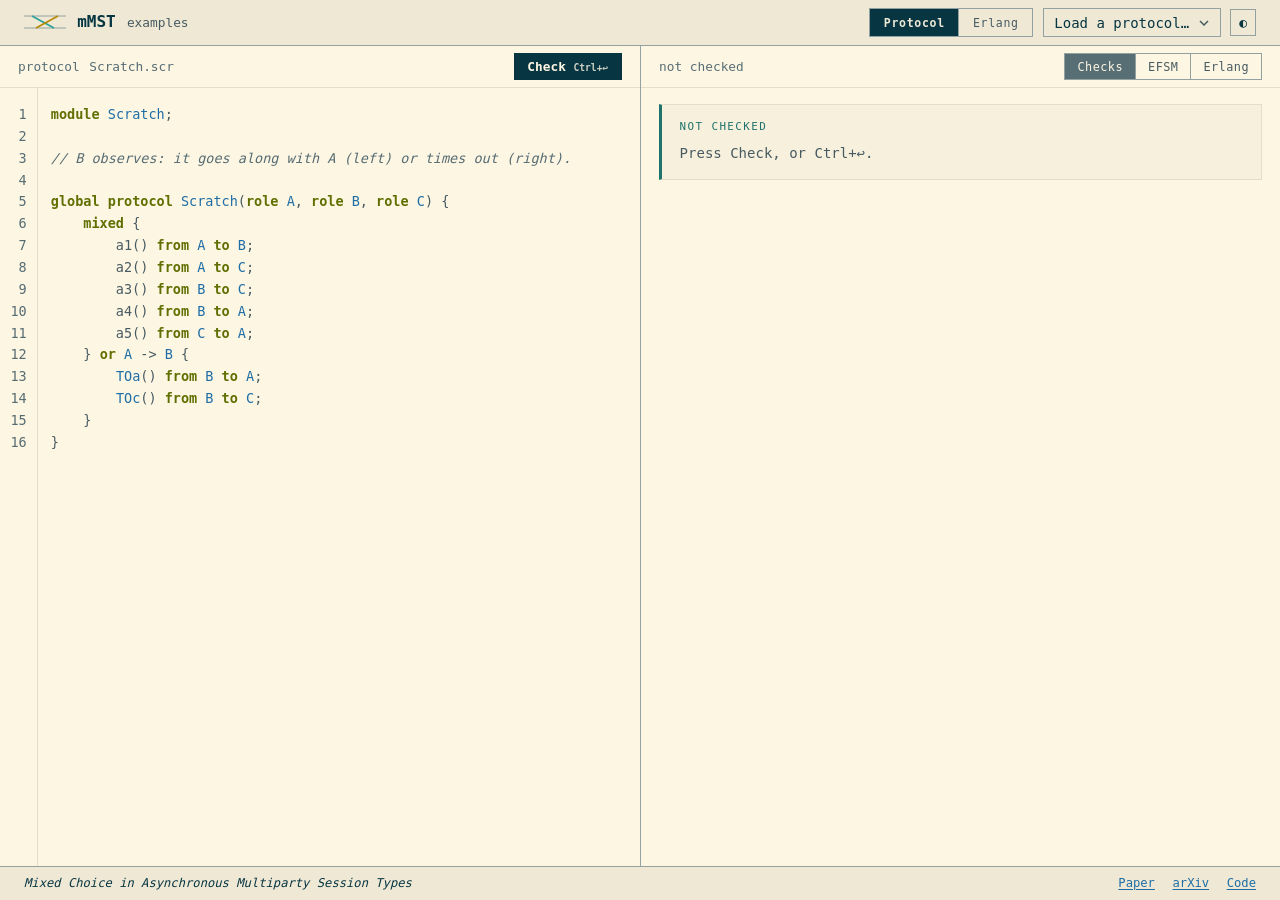
==== web/index.html @ f67379f8 "init" ====
<!DOCTYPE html>
<html lang="en">
<head>
<meta charset="utf-8">
<meta name="viewport" content="width=device-width, initial-scale=1">
<title>mMST — mixed-choice session types</title>
<link rel="icon" href="data:image/svg+xml,%3Csvg xmlns='http://www.w3.org/2000/svg' viewBox='0 0 32 32'%3E%3Crect width='32' height='32' fill='%23002b36'/%3E%3Cpath d='M6 9h20M6 23h20' stroke='%2393a1a1' stroke-opacity='.6' stroke-width='1.5'/%3E%3Cpath d='M9 9l14 14' stroke='%232aa198' stroke-width='3'/%3E%3Cpath d='M9 23l14-14' stroke='%23b58900' stroke-width='3'/%3E%3C/svg%3E">
<link rel="stylesheet" href="theme.css">
<script src="vendor/marked.umd.js"></script>
<script src="shared.js"></script>
<style>
/* panes: side by side when wide, stacked when narrow; split.js moves the gutter */
body{height:100vh}
main{flex:1; min-height:0; display:grid; grid-template-columns:minmax(0,calc(var(--split,50) * 1%)) 1px minmax(0,1fr)}
@media (max-width:900px){
  body{height:auto}
  main{grid-template-columns:1fr; grid-template-rows:var(--top,50vh) 1px auto}
}
.pane{display:flex; flex-direction:column; min-width:0; min-height:0}
.gutter{position:relative; z-index:3; background:var(--rule-2); cursor:col-resize; touch-action:none}
.gutter::before{content:""; position:absolute; inset:0 -6px}
.gutter::after{content:""; position:absolute; inset:0 -1px; background:var(--accent); opacity:0; transition:opacity .12s}
.gutter:hover::after, .gutter:focus-visible::after, body.resizing .gutter::after{opacity:1}
.gutter:focus-visible{outline:0}
@media (max-width:900px){
  .gutter{cursor:row-resize}
  .gutter::before{inset:-6px 0}
  .gutter::after{inset:-1px 0}
}
body.resizing{-webkit-user-select:none; user-select:none}
body.resizing.cols, body.resizing.cols *{cursor:col-resize !important}
body.resizing.rows, body.resizing.rows *{cursor:row-resize !important}
.pane-head{
  height:42px; flex:none; display:flex; align-items:center; gap:.6rem; padding:0 clamp(12px,2vw,18px);
  border-bottom:1px solid var(--rule); background:var(--head);
  font-size:.8rem; color:var(--head-ink);
}
.pane-head .right{margin-left:auto; display:flex; gap:.5rem; align-items:center; text-transform:none; letter-spacing:0}
.pane-head .file{color:var(--ink-3)}
.pane-head .status{font-size:.7rem; color:var(--ink-3)}
.pane-head .btn.primary{padding:.34rem .8rem}

/* view tabs */
.tabs{display:inline-flex; border:1px solid var(--rule-2); border-radius:0; overflow:hidden; background:var(--paper)}
.tabs button{
  font-family:var(--mono); font-size:.74rem; letter-spacing:.04em; padding:.32rem .75rem;
  border:0; background:transparent; color:var(--ink-2); cursor:pointer;
}
.tabs button + button{border-left:1px solid var(--rule-2)}
.tabs button[aria-selected="true"]{background:var(--tab-on); color:var(--tab-on-ink)}
.tabs button:hover:not([aria-selected="true"]){color:var(--accent)}
.tabs button[disabled]{opacity:.55; cursor:progress}

.pane-body{flex:1; overflow:auto; min-height:0}
/* editor: line numbers (.lnum, shared.js) | highlighted text under a transparent textarea */
.pane-body.editor{position:relative; overflow:hidden; --ln:2ch; --lnw:calc(var(--ln) + 1.3rem + 1px)}
.pane-body.editor pre.hl, .pane-body.editor textarea{
  position:absolute; top:0; bottom:0; left:var(--lnw); margin:0; width:calc(100% - var(--lnw)); height:100%;
  padding:1rem clamp(12px,2vw,18px) 1rem .8rem;
  font-family:var(--mono); font-size:13.5px; line-height:1.62; tab-size:4;
  white-space:pre; overflow:auto; border:0;
}
.pane-body.editor .lnum{
  position:absolute; top:0; bottom:0; left:0; width:var(--lnw); overflow:hidden;
  font-family:var(--mono); font-size:13.5px; line-height:1.62; color:var(--ink-3);
  background:var(--paper); border-right:1px solid var(--rule); user-select:none; -webkit-user-select:none;
}
.pane-body.editor .lnum > div{padding:1rem .65rem 1rem 0; text-align:right; white-space:pre}
.pane-body.editor .lnum .eline{color:var(--fail); font-weight:700}
.pane-body.editor .lnum .esoft{color:var(--ink-2)}
.pane-body.editor pre.hl{color:var(--ink-2); background:var(--paper); pointer-events:none}
.pane-body.editor pre.hl code{white-space:inherit; font:inherit}
.pane-body.editor textarea{resize:none; outline:none; background:transparent; color:transparent; caret-color:var(--ink)}

/* modes */
main[hidden], header select[hidden]{display:none}
.modes{display:inline-flex; flex:none; border:1px solid var(--bar-rule); border-radius:0; overflow:hidden}
.modes button{
  font-family:var(--mono); font-size:.72rem; letter-spacing:.06em; padding:.38rem .85rem;
  border:0; background:transparent; color:var(--bar-ink-2); cursor:pointer;
}
.modes button + button{border-left:1px solid var(--bar-rule)}
.modes button[aria-selected="true"]{background:var(--bar-ink); color:var(--bar); font-weight:700}
.modes button:hover:not([aria-selected="true"]){color:var(--bar-ink); background:var(--paper)}

/* erlang mode */
@media (max-width:900px){ #erlang-main{grid-template-rows:var(--top,62vh) 1px auto} }
.pane-head .file{min-width:0; overflow:hidden; text-overflow:ellipsis; white-space:nowrap}
.pane-head .btn{white-space:nowrap}
@media (max-width:600px){ .pane-head .btn:not(.primary){padding:.3rem .5rem; font-size:.7rem} }
.erl-files{
  flex:none; display:flex; flex-wrap:wrap; gap:.3rem; align-items:center;
  padding:.5rem clamp(12px,2vw,18px); border-bottom:1px solid var(--rule); background:var(--paper);
}
.erl-files button{
  font-family:var(--mono); font-size:.72rem; padding:.22rem .5rem; border-radius:0; cursor:pointer;
  border:1px solid var(--rule-2); background:var(--paper); color:var(--ink-2); white-space:nowrap;
}
.erl-files button:hover{border-color:var(--lhs); color:var(--lhs)}
.erl-files button[aria-current="true"]{background:var(--lhs); border-color:var(--lhs); color:var(--paper)}
.erl-files button.k4{border-style:dashed; color:var(--ink-3)}
.erl-files button.k4[aria-current="true"]{border-style:solid; color:var(--paper)}
.erl-files button.edited::after{content:" \2022"; color:var(--rhs); font-weight:700}
.erl-files button.edited[aria-current="true"]::after{color:var(--hl)}
.erl-files button.bad{border-color:var(--fail); color:var(--fail)}
.erl-files button.bad[aria-current="true"]{background:var(--fail-fill); border-color:var(--fail-fill); color:var(--fail-on)}
.erl-files .gap{width:.45rem; flex:none}
.erl-files button.undo{border:0; background:none; color:var(--ink-3); padding:.22rem 0; margin-left:auto; text-decoration:underline; text-underline-offset:2px}
@media (max-width:900px){ .erl-files{flex-wrap:nowrap; overflow-x:auto} }
.pane-body.editor mark.eline{background:var(--mark); color:inherit; box-shadow:0 0 0 2px var(--mark)}
.pane-body.editor mark.esoft{background:var(--mark-soft); color:inherit; box-shadow:0 0 0 2px var(--mark-soft)}

.verdict .tag.wait{color:var(--rhs)}
.rc0{color:var(--lhs)} .rc1{color:var(--rhs)} .rc2{color:var(--ink-2)} .rc3{color:var(--ink-3)}
.hintline .rc{font-family:var(--mono); font-size:.88em; font-weight:700}
.msg a[data-protocol]{color:var(--lhs); text-decoration:underline; text-underline-offset:2px}
.msg code{font-family:var(--mono); font-size:.88em; background:var(--sunk); padding:.08em .3em; border-radius:0}
.msg .msg-do{display:flex; flex-wrap:wrap; gap:.4rem .8rem; align-items:center; margin-top:.7rem; font-size:.84rem; color:var(--ink-3)}

ul.erl-roles{list-style:none; margin:0 0 1.1rem; padding:0; max-width:46rem}
ul.erl-roles li{display:flex; flex-wrap:wrap; align-items:baseline; gap:.15rem .9rem; padding:.45rem 0; border-bottom:1px solid var(--rule)}
ul.erl-roles b{font-family:var(--mono); font-size:.82rem; min-width:7rem}
ul.erl-roles .alias{font-weight:400; font-size:.72rem; color:var(--ink-3)}
ul.erl-roles .st{font-family:var(--mono); font-size:.78rem; letter-spacing:.05em; font-weight:700}
ul.erl-roles .st code{font-family:var(--mono); background:var(--sunk); padding:.05em .3em; border-radius:0}
ul.erl-roles li.finished .st{color:var(--pass)}
ul.erl-roles li.waiting .st{color:var(--rhs)}
ul.erl-roles li.crashed .st, ul.erl-roles li.failed .st{color:var(--fail)}
ul.erl-roles .more{font-family:var(--mono); font-size:.76rem; color:var(--ink-2)}
ul.erl-roles li.crashed .more, ul.erl-roles li.failed .more{flex-basis:100%; padding-left:7.9rem; word-break:break-word}
@media (max-width:600px){ ul.erl-roles li.crashed .more, ul.erl-roles li.failed .more{padding-left:0} }

button.loc{
  font-family:var(--mono); font-size:.8rem; background:none; border:0; padding:0; cursor:pointer;
  color:var(--fail); text-decoration:underline; text-underline-offset:2px;
}
ul.erl-roles button.loc{font-size:inherit; color:inherit}
ul.erl-problems{list-style:none; margin:.3rem 0 1.1rem; padding:0; max-width:52rem}
ul.erl-problems li{padding:.34rem 0; border-bottom:1px solid var(--rule); color:var(--ink); font-size:.88rem}
ul.erl-problems code{font-family:var(--mono); font-size:.8rem}
ul.erl-problems.warnings li{color:var(--ink-2)}
ul.erl-problems.warnings button.loc{color:var(--rhs)}
details.raw ul.erl-problems{margin-top:.6rem}

.erl-logbar{display:flex; align-items:baseline; gap:1rem; margin:1.5rem 0 .5rem}
.erl-logbar h3.sec{margin:0}
.erl-logbar label{display:inline-flex; gap:.35rem; align-items:center; font-size:.8rem; color:var(--ink-2); cursor:pointer}
.erl-logbar .n{color:var(--ink-3)}
.erl-log{
  font-family:var(--mono); font-size:.74rem; line-height:1.6; color:var(--ink);
  background:var(--sunk); border:1px solid var(--rule); border-radius:0; padding:.55rem 0;
  overflow:auto; max-height:30rem;
}
.erl-log .ln, .erl-log summary{display:flex; gap:.8rem; padding:0 .9rem; white-space:pre; width:max-content; min-width:100%}
.erl-log .who{flex:none; width:var(--who,8ch); text-align:right; font-weight:700; overflow:hidden; text-overflow:ellipsis}
.erl-log .dbg{display:none}
.erl-log.trace .dbg{display:flex}
.erl-log .dbg .tx{color:var(--ink-3)}
.erl-log details.rep summary{cursor:pointer; list-style:none; color:var(--fail)}
.erl-log details.rep summary::-webkit-details-marker{display:none}
.erl-log details.rep summary .tx::before{content:"\25B8  "}
.erl-log details.rep[open] summary .tx::before{content:"\25BE  "}
.erl-log details.rep pre{margin:.15rem .9rem .5rem calc(var(--who,8ch) + 1.7rem); font:inherit; white-space:pre; color:var(--ink-2)}
.files-bar{display:flex; flex-wrap:wrap; gap:.5rem 1rem; align-items:center; justify-content:space-between;
  padding:.8rem clamp(12px,2vw,18px) 0; color:var(--ink-2); font-size:.86rem}
.files-bar code{font-family:var(--mono); font-size:.9em; background:var(--sunk); padding:.08em .3em; border-radius:0}

/* result */
.result{padding:1rem clamp(12px,2vw,18px) 2.5rem}
.verdict{
  display:flex; align-items:baseline; gap:.7rem; margin:0 0 1rem; flex-wrap:wrap;
  font-size:.82rem; text-transform:uppercase;
}
.verdict .tag{font-weight:700}
.verdict .tag::before{content:"[\00a0"; color:var(--ink-3); font-weight:400}
.verdict .tag::after{content:"\00a0]"; color:var(--ink-3); font-weight:400}
.verdict .tag.ok{color:var(--pass)}
.verdict .tag.no{color:var(--fail)}
.verdict .name{color:var(--ink-3); letter-spacing:.02em; text-transform:none; font-size:.8rem}

ul.flags{list-style:none; margin:0 0 1.4rem; padding:0; max-width:46rem}
ul.flags li{
  display:flex; flex-wrap:wrap; align-items:baseline; gap:.7rem; padding:.42rem 0;
  border-bottom:1px solid var(--rule); font-family:var(--mono); font-size:.84rem;
}
ul.flags li b{min-width:2.2em; font-weight:600}
ul.flags li .nm{color:var(--ink-2); font-family:var(--sans); font-size:.92rem}
ul.flags li .dots{flex:1; border-bottom:1px dotted var(--rule-2); transform:translateY(-.25em)}
ul.flags li .v{font-weight:600; letter-spacing:.08em}
ul.flags li .v.p{color:var(--pass)} ul.flags li .v.f{color:var(--fail)}
ul.flags li.first-fail b{color:var(--fail)}

/* where it fails: a line per construct; line numbers jump to the editor */
.where{font-family:var(--mono); font-size:.8rem; line-height:1.5; color:var(--ink-2)}
.where div{padding:.12rem 0 .12rem 5em; text-indent:-5em}
.where code{font-family:var(--mono); font-size:1em; color:var(--ink); background:none; padding:0}
.where code.hd{margin-right:.4em}
.where button.loc{font-size:1em}
.where .ln{display:inline-block; min-width:5em; text-indent:0}
ul.flags .where{flex-basis:100%; margin:0 0 0 2.9em}
.msg .where{margin:.2rem 0 .7rem}
.msg .where:last-child{margin-bottom:0}
.hintline{max-width:46rem; color:var(--ink-2); margin:0 0 1rem}
.hintline b{color:var(--ink)}
.hintline code{font-family:var(--mono); font-size:.9em; background:var(--sunk); padding:.1em .35em; border-radius:0}

ul.locals{list-style:none; margin:0; padding:0}
ul.locals li{padding:.5rem 0; border-bottom:1px solid var(--rule)}
ul.locals .role{
  font-family:var(--mono); font-size:.7rem; letter-spacing:.1em; text-transform:uppercase; color:var(--lhs);
  display:block; margin-bottom:.2rem;
}
ul.locals .ty{
  font-family:var(--mono); font-size:.82rem; line-height:1.6; color:var(--ink);
  overflow-x:auto; white-space:pre; display:block; padding-bottom:.25rem;
}

.msg{
  max-width:46rem; background:var(--card); border:1px solid var(--rule);
  border-left:3px solid var(--rhs); border-radius:0; padding:.9rem 1.1rem; margin:0 0 1.2rem;
  color:var(--ink-2);
}
.msg .t{
  font-family:var(--mono); font-size:.68rem; letter-spacing:.13em; text-transform:uppercase;
  color:var(--rhs); margin-bottom:.4rem;
}
.msg.wait{border-left-color:var(--lhs)} .msg.wait .t{color:var(--lhs)}

details.raw{margin-top:1.7rem}
details.raw summary{
  font-family:var(--mono); font-size:.7rem; letter-spacing:.1em; text-transform:uppercase;
  color:var(--ink-3); cursor:pointer; list-style:none;
}
details.raw summary::-webkit-details-marker{display:none}
details.raw summary::before{content:"\25B8 "; color:var(--rhs)}
details.raw[open] summary::before{content:"\25BE "}
pre.raw{
  font-family:var(--mono); font-size:.72rem; line-height:1.55; background:var(--sunk);
  border:1px solid var(--rule); border-radius:0; padding:.8rem 1rem; margin:.6rem 0 0;
  overflow-x:auto; max-height:22rem; color:var(--ink-2);
}

/* erlang view */
.files{display:flex; gap:.3rem; flex-wrap:wrap; padding:.8rem clamp(12px,2vw,18px) 0}
.files button{
  font-family:var(--mono); font-size:.72rem; padding:.25rem .5rem; border-radius:0;
  border:1px solid var(--rule-2); background:var(--paper); cursor:pointer; color:var(--ink-2);
}
.files button.on{background:var(--lhs); border-color:var(--lhs); color:var(--paper)}

/* efsm */
.efsm{padding:.9rem clamp(12px,2vw,18px) 2rem}
.efsm-top{display:flex; flex-wrap:wrap; gap:.6rem 1rem; align-items:center; justify-content:space-between; margin:0 0 .5rem}
.efsm-roles{display:flex; gap:.3rem; flex-wrap:wrap}
.efsm-roles button{
  font-family:var(--mono); font-size:.74rem; padding:.28rem .7rem; border-radius:0;
  border:1px solid var(--rule-2); background:var(--paper); color:var(--ink-2); cursor:pointer;
}
.efsm-roles button[aria-selected="true"]{background:var(--lhs); border-color:var(--lhs); color:var(--paper)}
.efsm-ctl{display:flex; gap:.35rem}
.efsm-ctl .btn{padding:.3rem .6rem; font-size:.74rem}
.efsm-note{color:var(--ink-2); font-size:.88rem; margin:.1rem 0 .7rem; max-width:46rem}
.efsm-canvas{overflow-x:auto; border:1px solid var(--rule); border-radius:0; background:var(--card)}
.efsm-svg{display:block; height:auto; margin:0 auto}
.efsm-svg .tr{fill:none; stroke-width:1.8; stroke-linecap:round}
.efsm-svg .tr.lhs{stroke:var(--lhs)}
.efsm-svg .tr.rhs{stroke:var(--rhs)}
.efsm-svg .tr.none{stroke:var(--ink-3)}
.efsm-svg .tr.jump{stroke:var(--ink-3); stroke-dasharray:5 4}
.efsm-svg .tr.switch{stroke-width:2.4}
.efsm-svg .tr.next{stroke-width:3.2}
.efsm-svg .tr.hot{stroke:var(--hl); stroke-width:3.4}
.efsm-svg .ah.lhs{fill:var(--lhs)}
.efsm-svg .ah.rhs{fill:var(--rhs)}
.efsm-svg .ah.none, .efsm-svg .ah.jump{fill:var(--ink-3)}
.efsm-svg .hit{fill:none; stroke:transparent; stroke-width:16}
.efsm-svg .hit.next{cursor:pointer}
.efsm-svg .lbl rect{fill:var(--paper); stroke:var(--rule); stroke-width:1}
.efsm-svg .lbl text{font-family:var(--mono); font-size:10.5px; text-anchor:middle; fill:var(--ink-2)}
.efsm-svg .lbl .ev{font-weight:700; fill:var(--ink)}
.efsm-svg .lbl.lhs .ev{fill:var(--lhs)}
.efsm-svg .lbl.rhs .ev{fill:var(--rhs)}
.efsm-svg .lbl.next{cursor:pointer}
.efsm-svg .lbl.next rect{stroke:var(--hl-edge); stroke-width:2}
.efsm-svg .lbl.hot rect{fill:var(--hl); stroke:var(--hl-edge)}
.efsm-svg .lbl.hot text{fill:var(--hl-on)}
.efsm-svg .note{font-family:var(--mono); font-size:10px; fill:var(--ink-3)}
.efsm-svg .st .ring{fill:var(--paper); stroke:var(--ink-3); stroke-width:1.6}
.efsm-svg .st.start .ring{stroke:var(--ink)}
.efsm-svg .st.entry .ring{stroke:var(--accent); stroke-width:2.8}
.efsm-svg .st .inner{fill:none; stroke:var(--ink-3); stroke-width:1.3}
.efsm-svg .st.cont .ring{stroke-dasharray:4 3}
.efsm-svg .st .halo{fill:none; stroke:var(--hl); stroke-width:3; opacity:0}
.efsm-svg .sid{font-family:var(--mono); font-size:11.5px; font-weight:700; text-anchor:middle; fill:var(--ink)}
.efsm-svg .badge{font-family:var(--mono); font-size:10px; text-anchor:middle; fill:var(--accent)}
.efsm-svg .st.cur .ring{fill:var(--hl); stroke:var(--hl-edge); stroke-width:2.4}
.efsm-svg .st.cur .sid{fill:var(--hl-on)}
.efsm-svg .st.cur .halo{animation:efsmPulse 1.4s ease-out infinite; transform-box:fill-box; transform-origin:center}
.efsm-svg .token{fill:var(--hl); stroke:var(--hl-on); stroke-width:1.6; opacity:0; pointer-events:none}
.efsm-svg .token.on{opacity:1}
@keyframes efsmPulse{ 0%{opacity:.85; transform:scale(.85)} 100%{opacity:0; transform:scale(1.35)} }
@media (prefers-reduced-motion:reduce){ .efsm-svg .st.cur .halo{animation:none; opacity:.8} }
.efsm-trace{display:flex; gap:.6rem; align-items:baseline; margin:.8rem 0 0; flex-wrap:wrap}
.efsm-trace .lead{font-family:var(--mono); font-size:.66rem; letter-spacing:.14em; text-transform:uppercase; color:var(--accent)}
.efsm-trace ol{list-style:none; margin:0; padding:0; display:flex; flex-wrap:wrap; gap:.3rem}
.efsm-trace li{
  font-family:var(--mono); font-size:.74rem; padding:.16rem .45rem; border-radius:0;
  background:var(--sunk); color:var(--ink); border-left:3px solid var(--ink-3);
}
.efsm-trace li.lhs{border-left-color:var(--lhs)}
.efsm-trace li.rhs{border-left-color:var(--rhs)}
.efsm-trace li.jump{border-left-style:dashed}
.efsm-trace li.end, .efsm-trace li.empty{background:transparent; border-left:0; color:var(--ink-3)}
.efsm-trace li.empty{font-family:var(--sans)}
.efsm-legend{display:flex; flex-wrap:wrap; gap:.35rem 1.2rem; margin:1rem 0 0; font-size:.78rem; color:var(--ink-2)}
.efsm-legend code{font-family:var(--mono); font-size:.92em; color:var(--ink)}
.efsm-legend .row{flex-basis:100%}
.efsm-legend .sw{display:inline-block; width:22px; vertical-align:middle; margin-right:.4rem; border-top:2.5px solid var(--ink-3)}
.efsm-legend .sw.lhs{border-top-color:var(--lhs)}
.efsm-legend .sw.rhs{border-top-color:var(--rhs)}
.efsm-legend .sw.jump{border-top-style:dashed}

</style>
</head>
<body>

<!-- The rest of the bar comes from header.html (shared.js). -->
<header id="site-header">
  <span class="modes" role="tablist" aria-label="Mode">
    <button role="tab" data-mode="protocol" aria-selected="true" title="Check a protocol">Protocol</button>
    <button role="tab" data-mode="erlang" aria-selected="false" title="Edit and run Erlang">Erlang</button>
  </span>
  <select id="examples" title="Load a protocol"><option value="">Load a protocol&hellip;</option></select>
  <select id="erlsets" title="Open Erlang" hidden><option value="">Open Erlang&hellip;</option></select>
</header>

<main id="protocol-main">
  <section class="pane" id="protocol-left">
    <div class="pane-head">
      <span>protocol</span><span class="file" id="modname"></span>
      <span class="right">
        <span class="status" id="status" aria-live="polite"></span>
        <button class="btn primary" id="check" title="Validate and project">Check <kbd id="kbdhint"></kbd></button>
      </span>
    </div>
    <div class="pane-body editor">
      <pre class="hl" aria-hidden="true"><code id="hl"></code></pre>
      <textarea id="src" spellcheck="false" autocapitalize="off" autocomplete="off" wrap="off"></textarea>
    </div>
  </section>

  <div class="gutter" role="separator" tabindex="0" aria-controls="protocol-left" aria-label="Resize panes" title="Drag to resize; double-click to reset"></div>

  <section class="pane">
    <div class="pane-head">
      <span id="resultTitle">checks</span>
      <span class="right">
        <span class="tabs" role="tablist" aria-label="What to show">
          <button role="tab" data-view="checks" aria-selected="true" title="Checks and local types">Checks</button>
          <button role="tab" data-view="efsm" aria-selected="false" title="State machine per role">EFSM</button>
          <button role="tab" data-view="erlang" aria-selected="false" title="Generated modules">Erlang</button>
        </span>
      </span>
    </div>
    <div class="pane-body" id="out"></div>
  </section>
</main>

<main id="erlang-main" hidden>
  <section class="pane" id="erlang-left">
    <div class="pane-head">
      <span>erlang</span><span class="file" id="erl-where"></span>
      <span class="right">
        <button class="btn" id="erl-reset" title="Revert this file" disabled>Reset file</button>
        <button class="btn" id="erl-zip" title="Download as .zip">.zip</button>
      </span>
    </div>
    <div class="erl-files" id="erl-files" aria-label="Files"></div>
    <div class="pane-body editor">
      <pre class="hl" aria-hidden="true"><code id="erl-hl"></code></pre>
      <textarea id="erl-src" spellcheck="false" autocapitalize="off" autocomplete="off" wrap="off" aria-label="Erlang source"></textarea>
    </div>
  </section>

  <div class="gutter" role="separator" tabindex="0" aria-controls="erlang-left" aria-label="Resize panes" title="Drag to resize; double-click to reset"></div>

  <section class="pane">
    <div class="pane-head">
      <span id="erl-title">run</span>
      <span class="right">
        <span class="status" id="erl-status" aria-live="polite"></span>
        <button class="btn primary" id="erl-run" title="Compile and run">Run <kbd class="kbd"></kbd></button>
      </span>
    </div>
    <div class="pane-body" id="erl-out"></div>
  </section>
</main>

<footer class="site" id="site-footer"></footer>

<script src="split.js"></script>
<script src="efsm.js"></script>
<script src="examples.js"></script>
<script src="erlang.js"></script>
<script src="playground.js"></script>
</body>
</html>
---- web/theme.css ----
/* Solarized (Ethan Schoonover), light and dark; the system monospace throughout.
   Fills and strokes use the canonical accents. Text variants are darkened (light)
   or lightened (dark) just enough for 4.5:1.
   left = cyan, right = yellow, pass = green, fail = red, links = blue. */
:root{
  --paper:#fdf6e3; --card:#f7f0dc; --sunk:#eee8d5;
  --ink:#073642; --ink-2:#475b62; --ink-3:#566c73;
  --rule:#e4ddc8; --rule-2:#93a1a1;
  --lhs:#1e736d; --rhs:#836300; --pass:#606f00; --fail:#ca2522; --accent:#1e6da5;
  --syn-kw:#606f00; --syn-str:#1e736d; --syn-num:#bf2a72; --syn-var:#1e6da5;
  --pass-fill:#859900; --pass-on:#002b36; --fail-fill:#ca2522; --fail-on:#fdf6e3;
  --hl:#b58900; --hl-on:#002b36; --hl-edge:#836300;
  --primary:#073642; --primary-ink:#fdf6e3; --primary-hover:#586e75;
  --bar:#eee8d5; --bar-ink:#073642; --bar-ink-2:#475b62; --bar-rule:#93a1a1;
  --logo-lhs:#2aa198; --logo-rhs:#b58900; --logo-rule:#93a1a1;
  --head:#fdf6e3; --head-ink:#586e75;
  --tab-on:#586e75; --tab-on-ink:#fdf6e3;
  --foot:#eee8d5; --foot-ink:#073642; --foot-ink-2:#475b62; --foot-link:#1e6da5;
  --sel:rgba(38,139,210,.2);
  --mark:rgba(220,50,47,.2); --mark-soft:rgba(220,50,47,.08);
  --chev:url("data:image/svg+xml,%3Csvg xmlns='http://www.w3.org/2000/svg' width='10' height='6' viewBox='0 0 10 6'%3E%3Cpath d='M1 1l4 4 4-4' fill='none' stroke='%23475b62' stroke-width='1.5'/%3E%3C/svg%3E");
  --mono:ui-monospace,"SF Mono",SFMono-Regular,Menlo,"DejaVu Sans Mono","Liberation Mono",Consolas,monospace;
  --serif:var(--mono); --sans:var(--mono);
}
@media (prefers-color-scheme:dark){
  :root:not([data-theme="light"]){
    --paper:#002b36; --card:#00252f; --sunk:#001f27;
    --ink:#eee8d5; --ink-2:#93a1a1; --ink-3:#839496;
    --rule:#134a58; --rule-2:#586e75;
    --lhs:#2aa198; --rhs:#b58900; --pass:#859900; --fail:#e56462; --accent:#2f93d9;
    --syn-kw:#859900; --syn-str:#2aa198; --syn-num:#dd629d; --syn-var:#2f93d9;
    --pass-fill:#859900; --pass-on:#002b36; --fail-fill:#dc322f; --fail-on:#ffffff;
    --hl:#b58900; --hl-on:#002b36; --hl-edge:#b58900;
    --primary:#eee8d5; --primary-ink:#002b36; --primary-hover:#93a1a1;
    --bar:#073642; --bar-ink:#eee8d5; --bar-ink-2:#93a1a1; --bar-rule:#586e75;
    --logo-lhs:#2aa198; --logo-rhs:#b58900; --logo-rule:#586e75;
    --head:#002b36; --head-ink:#839496;
    --tab-on:#93a1a1; --tab-on-ink:#002b36;
    --foot:#073642; --foot-ink:#eee8d5; --foot-ink-2:#93a1a1; --foot-link:#479fde;
    --sel:rgba(38,139,210,.35);
    --mark:rgba(220,50,47,.36); --mark-soft:rgba(220,50,47,.16);
    --chev:url("data:image/svg+xml,%3Csvg xmlns='http://www.w3.org/2000/svg' width='10' height='6' viewBox='0 0 10 6'%3E%3Cpath d='M1 1l4 4 4-4' fill='none' stroke='%2393a1a1' stroke-width='1.5'/%3E%3C/svg%3E");
  }
}
:root[data-theme="dark"]{
  --paper:#002b36; --card:#00252f; --sunk:#001f27;
  --ink:#eee8d5; --ink-2:#93a1a1; --ink-3:#839496;
  --rule:#134a58; --rule-2:#586e75;
  --lhs:#2aa198; --rhs:#b58900; --pass:#859900; --fail:#e56462; --accent:#2f93d9;
  --syn-kw:#859900; --syn-str:#2aa198; --syn-num:#dd629d; --syn-var:#2f93d9;
  --pass-fill:#859900; --pass-on:#002b36; --fail-fill:#dc322f; --fail-on:#ffffff;
  --hl:#b58900; --hl-on:#002b36; --hl-edge:#b58900;
  --primary:#eee8d5; --primary-ink:#002b36; --primary-hover:#93a1a1;
  --bar:#073642; --bar-ink:#eee8d5; --bar-ink-2:#93a1a1; --bar-rule:#586e75;
  --logo-lhs:#2aa198; --logo-rhs:#b58900; --logo-rule:#586e75;
  --head:#002b36; --head-ink:#839496;
  --tab-on:#93a1a1; --tab-on-ink:#002b36;
  --foot:#073642; --foot-ink:#eee8d5; --foot-ink-2:#93a1a1; --foot-link:#479fde;
  --sel:rgba(38,139,210,.35);
  --mark:rgba(220,50,47,.36); --mark-soft:rgba(220,50,47,.16);
  --chev:url("data:image/svg+xml,%3Csvg xmlns='http://www.w3.org/2000/svg' width='10' height='6' viewBox='0 0 10 6'%3E%3Cpath d='M1 1l4 4 4-4' fill='none' stroke='%2393a1a1' stroke-width='1.5'/%3E%3C/svg%3E");
}

*{box-sizing:border-box}
html{scrollbar-color:var(--rule-2) transparent}
::selection{background:var(--sel)}
body{
  margin:0; min-height:100vh; background:var(--paper); color:var(--ink);
  font-family:var(--mono); font-size:14px; line-height:1.55;
  display:flex; flex-direction:column; -webkit-font-smoothing:antialiased;
}
button,select,textarea{font-family:inherit; font-size:inherit; color:inherit}
:focus-visible{outline:2px solid var(--accent); outline-offset:1px}
a{text-decoration:none}

/* bar: a status line */
header{
  display:flex; align-items:center; gap:.6rem; flex-wrap:wrap; min-height:46px;
  padding:.4rem clamp(12px,2.5vw,24px); background:var(--bar); color:var(--bar-ink);
  border-bottom:1px solid var(--bar-rule);
}
#site-header:not(.ready) > *{visibility:hidden}     /* until header.html is in (shared.js) */
.brand{display:flex; align-items:center; gap:.7rem; margin-right:auto}
.brand h1{font-weight:700; font-size:1rem; margin:0; white-space:nowrap}
.brand .sub{display:inline-flex; flex-wrap:wrap; gap:.2rem 1.1rem; font-size:.8rem; color:var(--bar-ink-2)}
.brand .sub a{color:inherit}
.brand .sub a:hover, .brand .sub a[aria-current="page"]{color:var(--bar-ink)}
.brand .sub a[aria-current="page"]::after{content:"*"; color:var(--logo-rhs)}
.brand a.home{display:flex; align-items:center; gap:.7rem; color:inherit; text-decoration:none}
a.btn{display:inline-block; text-decoration:none; color:inherit}

select,.btn{
  background:var(--paper); border:1px solid var(--rule-2); border-radius:0;
  padding:.32rem .65rem; cursor:pointer;
}
select{max-width:14rem}
.btn{font-size:.8rem}
.btn:hover{background:var(--sunk); border-color:var(--ink-3)}
.btn.primary{background:var(--primary); border-color:var(--primary); color:var(--primary-ink); font-weight:700}
.btn.primary:hover{background:var(--primary-hover); border-color:var(--primary-hover)}
.btn.primary[disabled],.btn[disabled]{opacity:.55; cursor:progress}
.btn.icon{padding:.32rem .5rem}
kbd{font-family:var(--mono); font-size:.75em; opacity:.8}

header select, header .btn{background:transparent; border-color:var(--bar-rule); color:var(--bar-ink)}
header select{
  -webkit-appearance:none; appearance:none; padding-right:1.9rem;
  background-image:var(--chev); background-repeat:no-repeat; background-position:right .7rem center;
}
header select option{color:var(--ink); background:var(--paper)}
header .btn:hover, header select:hover{background-color:var(--paper)}
header :focus-visible{outline-color:var(--bar-ink)}
.brand svg{--lhs:var(--logo-lhs); --rhs:var(--logo-rhs); --rule-2:var(--logo-rule); flex:none}

/* shared */
.sec{
  font-size:.78rem; letter-spacing:.04em; text-transform:uppercase;
  color:var(--ink); font-weight:700; margin:1.7rem 0 .6rem;
}
pre.code{
  font-family:var(--mono); font-size:.8rem; line-height:1.6; margin:.7rem clamp(12px,2vw,18px) 2rem;
  background:var(--sunk); border:1px solid var(--rule); padding:.9rem 1.1rem;
  overflow-x:auto; color:var(--ink-2);
}
.tok-kw{color:var(--syn-kw); font-weight:700}
.tok-str{color:var(--syn-str)}
.tok-com{color:var(--ink-3); font-style:italic}
.tok-num{color:var(--syn-num)}
.tok-var{color:var(--syn-var)}
/* types (shared.js highlightTypes): roles, labels, ⊕ and &, ⊳, ✓ and ✗ */
.tok-role{color:var(--syn-var); font-weight:700}
.tok-label{color:var(--syn-str)}
.tok-op{color:var(--syn-num); font-weight:700}
.tok-mc{color:var(--rhs); font-weight:700}
.tok-arrow{color:var(--ink-3)}
.tok-ok{color:var(--pass); font-weight:700}
.tok-bad{color:var(--fail); font-weight:700}

/* reading pages: one column, 80 characters */
main.doc{flex:1; padding:2.2rem clamp(16px,4vw,32px) 3rem}
.doc .col{max-width:80ch; margin:0 auto}
.doc h1.title{font-weight:700; font-size:clamp(1.5rem,3.6vw,2rem); line-height:1.15; margin:0 0 .9rem; color:var(--ink)}
.doc .lede{font-size:1rem; color:var(--ink-2); margin:0 0 1.6rem}
.doc p{color:var(--ink-2); margin:0 0 1rem}
.doc p b, .doc p strong{color:var(--ink)}
.doc code{font-family:var(--mono); font-size:.95em; background:var(--sunk); padding:.05em .3em}
.doc pre.code{margin:.3rem 0 1.2rem}
.doc pre code{font-size:inherit; background:none; padding:0}
.doc .sec{margin:2.3rem 0 .7rem}
.doc a:not(.btn){color:var(--accent); text-decoration:underline; text-underline-offset:2px}
.doc a:not(.btn):hover{color:var(--ink)}

/* footer: a second status line */
footer.site{
  background:var(--foot); color:var(--foot-ink-2); font-size:.76rem;
  display:flex; flex-wrap:wrap; gap:.3rem 1.4rem; align-items:center; justify-content:space-between;
  padding:.45rem clamp(12px,2.5vw,24px); border-top:1px solid var(--bar-rule);
}
footer.site i{color:var(--foot-ink)}
footer.site nav{display:flex; gap:1.1rem}
footer.site a{color:var(--foot-link); text-decoration:underline; text-underline-offset:2px}
footer.site a:hover{color:var(--foot-ink)}
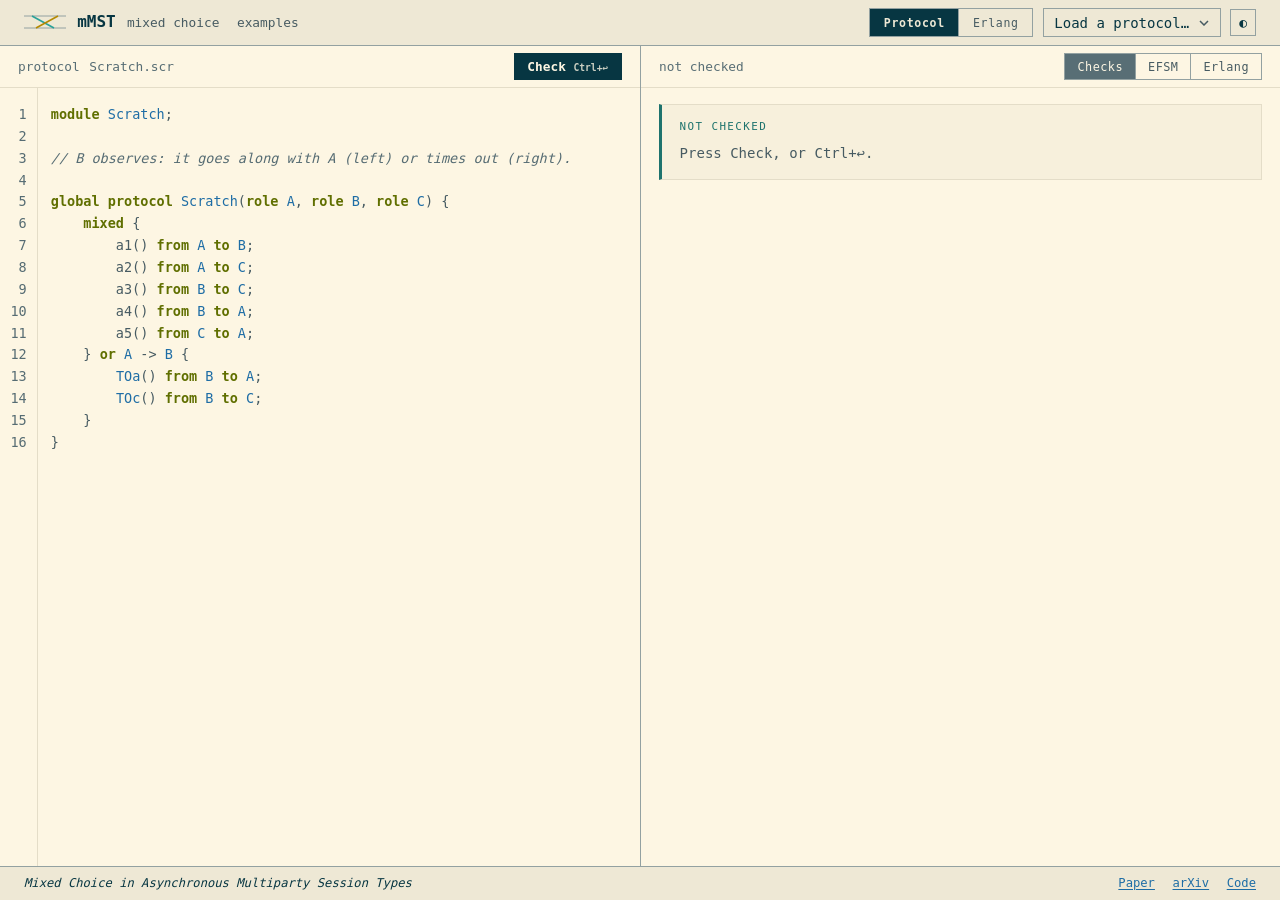
==== commit a8b09919: "update" ====
--- a/web/index.html
+++ b/web/index.html
@@ -3,7 +3,7 @@
 <head>
 <meta charset="utf-8">
 <meta name="viewport" content="width=device-width, initial-scale=1">
-<title>mMST — mixed-choice session types</title>
+<title>mMST · mixed-choice session types</title>
 <link rel="icon" href="data:image/svg+xml,%3Csvg xmlns='http://www.w3.org/2000/svg' viewBox='0 0 32 32'%3E%3Crect width='32' height='32' fill='%23002b36'/%3E%3Cpath d='M6 9h20M6 23h20' stroke='%2393a1a1' stroke-opacity='.6' stroke-width='1.5'/%3E%3Cpath d='M9 9l14 14' stroke='%232aa198' stroke-width='3'/%3E%3Cpath d='M9 23l14-14' stroke='%23b58900' stroke-width='3'/%3E%3C/svg%3E">
 <link rel="stylesheet" href="theme.css">
 <script src="vendor/marked.umd.js"></script>
@@ -115,7 +115,6 @@
 .hintline .rc{font-family:var(--mono); font-size:.88em; font-weight:700}
 .msg a[data-protocol]{color:var(--lhs); text-decoration:underline; text-underline-offset:2px}
 .msg code{font-family:var(--mono); font-size:.88em; background:var(--sunk); padding:.08em .3em; border-radius:0}
-.msg .msg-do{display:flex; flex-wrap:wrap; gap:.4rem .8rem; align-items:center; margin-top:.7rem; font-size:.84rem; color:var(--ink-3)}
 
 ul.erl-roles{list-style:none; margin:0 0 1.1rem; padding:0; max-width:46rem}
 ul.erl-roles li{display:flex; flex-wrap:wrap; align-items:baseline; gap:.15rem .9rem; padding:.45rem 0; border-bottom:1px solid var(--rule)}
@@ -211,9 +210,19 @@
   display:block; margin-bottom:.2rem;
 }
 ul.locals .ty{
-  font-family:var(--mono); font-size:.82rem; line-height:1.6; color:var(--ink);
-  overflow-x:auto; white-space:pre; display:block; padding-bottom:.25rem;
-}
+  font-family:var(--mono); font-size:.82rem; line-height:1.7; color:var(--ink);
+  overflow-x:auto; white-space:normal; display:block; padding-bottom:.25rem;
+}
+/* local types (playground.js localType): roles bold, labels by side, operators coloured */
+.lt-act{white-space:nowrap}
+.lt-role{font-weight:700; color:var(--ink)}
+.lt-op{color:var(--syn-num); font-weight:700}
+.lt-mc sub{font-size:.7em; font-weight:400}
+.lt-lab{color:var(--ink)}
+.lt-lab.lt-l{color:var(--lhs)}
+.lt-lab.lt-r{color:var(--rhs)}
+.lt-pay, .lt-end, .lt-kw, .lt-var{color:var(--ink-2)}
+.lt-dot, .lt-brk{color:var(--ink-3)}
 
 .msg{
   max-width:46rem; background:var(--card); border:1px solid var(--rule);
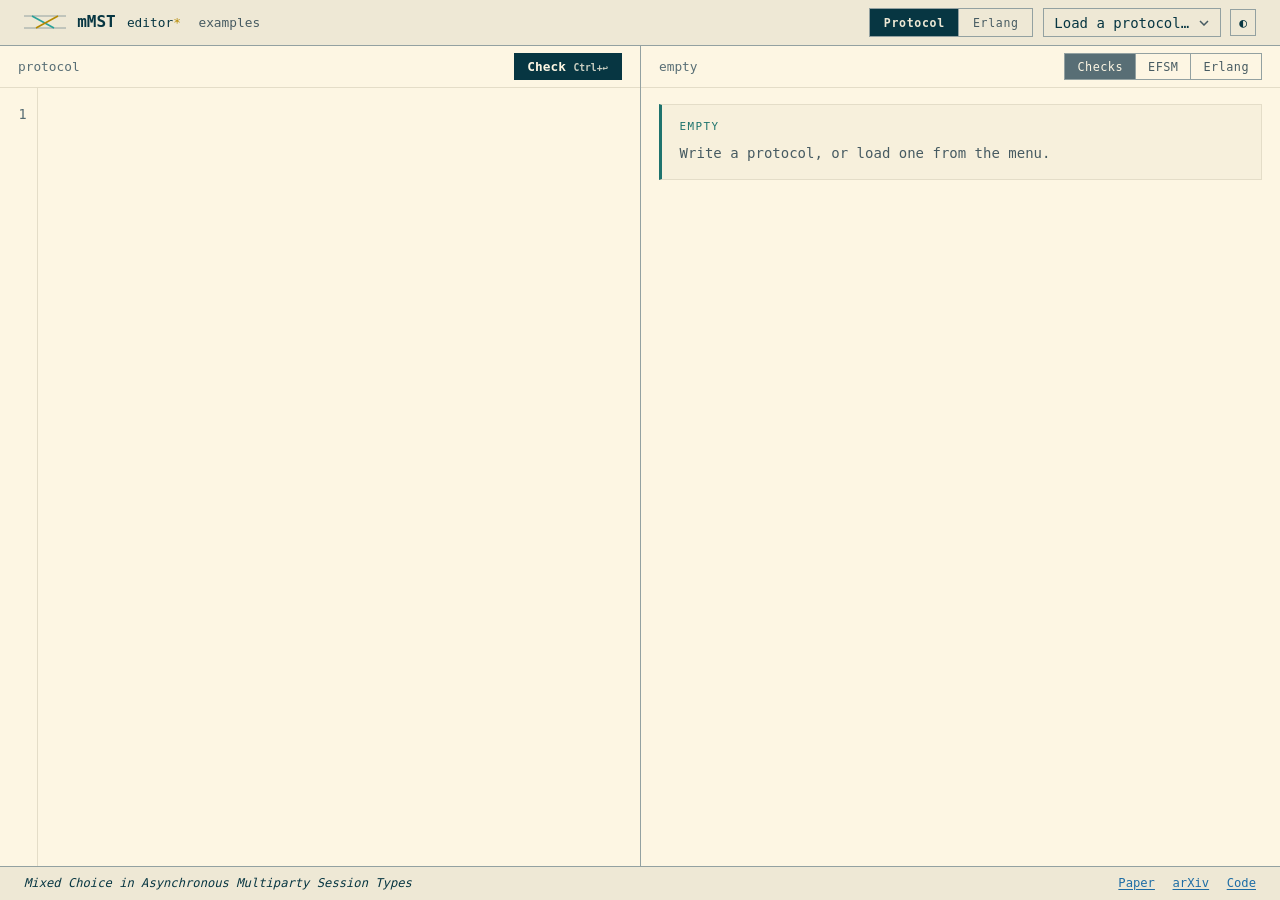
==== commit 8c86c9cc: "update" ====
--- a/web/index.html
+++ b/web/index.html
@@ -39,6 +39,15 @@
 .pane-head .file{color:var(--ink-3)}
 .pane-head .status{font-size:.7rem; color:var(--ink-3)}
 .pane-head .btn.primary{padding:.34rem .8rem}
+/* editor hidden by the header's editor button: the other pane takes the full width, and
+   Check moves to the results' head (playground.js) */
+main.no-editor{grid-template-columns:minmax(0,1fr)}
+main.no-editor > .pane:first-child, main.no-editor > .gutter{display:none}
+@media (max-width:900px){ main.no-editor, #erlang-main.no-editor{grid-template-rows:auto} }
+@media (max-width:600px){
+  .pane-head kbd{display:none}
+  main.no-editor .pane-head{flex-wrap:wrap; height:auto; min-height:42px; row-gap:6px; padding-block:6px}
+}
 
 /* view tabs */
 .tabs{display:inline-flex; border:1px solid var(--rule-2); border-radius:0; overflow:hidden; background:var(--paper)}
@@ -187,7 +196,7 @@
 ul.flags li .dots{flex:1; border-bottom:1px dotted var(--rule-2); transform:translateY(-.25em)}
 ul.flags li .v{font-weight:600; letter-spacing:.08em}
 ul.flags li .v.p{color:var(--pass)} ul.flags li .v.f{color:var(--fail)}
-ul.flags li.first-fail b{color:var(--fail)}
+ul.flags li.fail b{color:var(--fail)}
 
 /* where it fails: a line per construct; line numbers jump to the editor */
 .where{font-family:var(--mono); font-size:.8rem; line-height:1.5; color:var(--ink-2)}
@@ -213,16 +222,6 @@
   font-family:var(--mono); font-size:.82rem; line-height:1.7; color:var(--ink);
   overflow-x:auto; white-space:normal; display:block; padding-bottom:.25rem;
 }
-/* local types (playground.js localType): roles bold, labels by side, operators coloured */
-.lt-act{white-space:nowrap}
-.lt-role{font-weight:700; color:var(--ink)}
-.lt-op{color:var(--syn-num); font-weight:700}
-.lt-mc sub{font-size:.7em; font-weight:400}
-.lt-lab{color:var(--ink)}
-.lt-lab.lt-l{color:var(--lhs)}
-.lt-lab.lt-r{color:var(--rhs)}
-.lt-pay, .lt-end, .lt-kw, .lt-var{color:var(--ink-2)}
-.lt-dot, .lt-brk{color:var(--ink-3)}
 
 .msg{
   max-width:46rem; background:var(--card); border:1px solid var(--rule);
@@ -283,25 +282,33 @@
 .efsm-svg .ah.rhs{fill:var(--rhs)}
 .efsm-svg .ah.none, .efsm-svg .ah.jump{fill:var(--ink-3)}
 .efsm-svg .hit{fill:none; stroke:transparent; stroke-width:16}
-.efsm-svg .hit.next{cursor:pointer}
+.efsm-svg .hit, .efsm-svg .lbl{cursor:pointer}
 .efsm-svg .lbl rect{fill:var(--paper); stroke:var(--rule); stroke-width:1}
-.efsm-svg .lbl text{font-family:var(--mono); font-size:10.5px; text-anchor:middle; fill:var(--ink-2)}
-.efsm-svg .lbl .ev{font-weight:700; fill:var(--ink)}
-.efsm-svg .lbl.lhs .ev{fill:var(--lhs)}
-.efsm-svg .lbl.rhs .ev{fill:var(--rhs)}
-.efsm-svg .lbl.next{cursor:pointer}
+.efsm-svg .lbl text{font-family:var(--mono); font-size:10.5px; text-anchor:middle; fill:var(--ink-2); white-space:pre}
+/* label parts in the local types' colours (.lt-* in theme.css; efsm.js) */
+.efsm-svg .lbl .t-role{fill:var(--ink); font-weight:700}
+.efsm-svg .lbl .t-op{fill:var(--syn-num); font-weight:700}
+.efsm-svg .lbl .t-lab{fill:var(--ink)}
+.efsm-svg .lbl .t-lab.lhs{fill:var(--lhs)}
+.efsm-svg .lbl .t-lab.rhs{fill:var(--rhs)}
+.efsm-svg .lbl .t-pay, .efsm-svg .lbl .t-kw, .efsm-svg .lbl .t-var{fill:var(--ink-2)}
+.efsm-svg .lbl .t-var{font-style:italic}
+.efsm-svg .lbl .t-dot{fill:var(--ink-3)}
 .efsm-svg .lbl.next rect{stroke:var(--hl-edge); stroke-width:2}
+.efsm-svg .lbl.sel rect{stroke:var(--accent); stroke-width:2.4}
+.efsm-svg .tr.sel{stroke-width:3.2}
 .efsm-svg .lbl.hot rect{fill:var(--hl); stroke:var(--hl-edge)}
-.efsm-svg .lbl.hot text{fill:var(--hl-on)}
+.efsm-svg .lbl.hot text, .efsm-svg .lbl.hot tspan[class]{fill:var(--hl-on)}
 .efsm-svg .note{font-family:var(--mono); font-size:10px; fill:var(--ink-3)}
 .efsm-svg .st .ring{fill:var(--paper); stroke:var(--ink-3); stroke-width:1.6}
 .efsm-svg .st.start .ring{stroke:var(--ink)}
-.efsm-svg .st.entry .ring{stroke:var(--accent); stroke-width:2.8}
+.efsm-svg .st.entry .ring{stroke:var(--syn-num); stroke-width:2.8}
 .efsm-svg .st .inner{fill:none; stroke:var(--ink-3); stroke-width:1.3}
 .efsm-svg .st.cont .ring{stroke-dasharray:4 3}
 .efsm-svg .st .halo{fill:none; stroke:var(--hl); stroke-width:3; opacity:0}
 .efsm-svg .sid{font-family:var(--mono); font-size:11.5px; font-weight:700; text-anchor:middle; fill:var(--ink)}
-.efsm-svg .badge{font-family:var(--mono); font-size:10px; text-anchor:middle; fill:var(--accent)}
+.efsm-svg .badge{font-family:var(--mono); font-size:10px; text-anchor:middle; fill:var(--ink-2)}
+.efsm-svg .badge.mc{fill:var(--syn-num); font-weight:700}
 .efsm-svg .st.cur .ring{fill:var(--hl); stroke:var(--hl-edge); stroke-width:2.4}
 .efsm-svg .st.cur .sid{fill:var(--hl-on)}
 .efsm-svg .st.cur .halo{animation:efsmPulse 1.4s ease-out infinite; transform-box:fill-box; transform-origin:center}
@@ -310,7 +317,25 @@
 @keyframes efsmPulse{ 0%{opacity:.85; transform:scale(.85)} 100%{opacity:0; transform:scale(1.35)} }
 @media (prefers-reduced-motion:reduce){ .efsm-svg .st.cur .halo{animation:none; opacity:.8} }
 .efsm-trace{display:flex; gap:.6rem; align-items:baseline; margin:.8rem 0 0; flex-wrap:wrap}
-.efsm-trace .lead{font-family:var(--mono); font-size:.66rem; letter-spacing:.14em; text-transform:uppercase; color:var(--accent)}
+.efsm-trace .lead, .efsm-type .lead, .efsm-code-head .lead{font-family:var(--mono); font-size:.66rem; letter-spacing:.14em; text-transform:uppercase; color:var(--accent)}
+/* the role's local type above the diagram; the selected transition's actions lit (efsm.js) */
+.efsm-type{margin:0 0 .7rem; font-size:.84rem; line-height:1.9}
+.efsm-type .lead{margin-right:.7rem}
+.efsm-type code.ty{font-family:var(--mono)}
+.efsm-type .lt-act.on, .efsm-type .lt-mc.on{background:var(--sel); box-shadow:0 0 0 2px var(--accent)}
+/* the selected transition's code: its clause, the callback, the send */
+.efsm-code{margin:.9rem 0 0}
+.efsm-code-head{display:flex; flex-wrap:wrap; gap:.3rem .9rem; align-items:baseline; font-size:.82rem}
+.efsm-code-lbl{font-family:var(--mono)}
+.efsm-code-st, .efsm-code-body{font-size:.74rem; color:var(--ink-3)}
+.efsm-code .snip{margin:.6rem 0 0}
+.efsm-code .snip-head{display:flex; flex-wrap:wrap; gap:.2rem .6rem; align-items:baseline; font-size:.74rem; color:var(--ink-2)}
+.efsm-code .snip-head code{font-family:var(--mono); color:var(--ink)}
+.efsm-code .snip-head a{color:var(--accent); text-decoration:underline; text-underline-offset:2px}
+.efsm-code pre.code{margin:.25rem 0 0; max-height:16rem; overflow:auto; font-size:.76rem; padding:.6rem .8rem}
+/* the Erlang tab: a clause marked from the EFSM view (playground.js) */
+#fileBody{position:relative}
+.code-band{position:absolute; left:0; right:0; background:var(--sel); pointer-events:none}
 .efsm-trace ol{list-style:none; margin:0; padding:0; display:flex; flex-wrap:wrap; gap:.3rem}
 .efsm-trace li{
   font-family:var(--mono); font-size:.74rem; padding:.16rem .45rem; border-radius:0;
@@ -322,7 +347,10 @@
 .efsm-trace li.end, .efsm-trace li.empty{background:transparent; border-left:0; color:var(--ink-3)}
 .efsm-trace li.empty{font-family:var(--sans)}
 .efsm-legend{display:flex; flex-wrap:wrap; gap:.35rem 1.2rem; margin:1rem 0 0; font-size:.78rem; color:var(--ink-2)}
-.efsm-legend code{font-family:var(--mono); font-size:.92em; color:var(--ink)}
+.efsm-legend code{font-family:var(--mono); font-size:.92em; color:var(--ink); background:var(--sunk); padding:.1em .35em}
+.efsm-legend .lt-op{color:var(--syn-num)}
+.efsm-legend .lt-kw{color:var(--ink-2)}
+.efsm-legend .lt-dot{color:var(--ink-3)}
 .efsm-legend .row{flex-basis:100%}
 .efsm-legend .sw{display:inline-block; width:22px; vertical-align:middle; margin-right:.4rem; border-top:2.5px solid var(--ink-3)}
 .efsm-legend .sw.lhs{border-top-color:var(--lhs)}
--- a/web/theme.css
+++ b/web/theme.css
@@ -83,9 +83,11 @@
 .brand{display:flex; align-items:center; gap:.7rem; margin-right:auto}
 .brand h1{font-weight:700; font-size:1rem; margin:0; white-space:nowrap}
 .brand .sub{display:inline-flex; flex-wrap:wrap; gap:.2rem 1.1rem; font-size:.8rem; color:var(--bar-ink-2)}
+@media (max-width:400px){ .brand .sub{column-gap:.75rem} }
 .brand .sub a{color:inherit}
-.brand .sub a:hover, .brand .sub a[aria-current="page"]{color:var(--bar-ink)}
-.brand .sub a[aria-current="page"]::after{content:"*"; color:var(--logo-rhs)}
+.brand .sub button{border:0; padding:0; background:none; font:inherit; color:inherit; cursor:pointer}
+.brand .sub a:hover, .brand .sub a[aria-current="page"], .brand .sub button:hover, .brand .sub button[aria-pressed="true"]{color:var(--bar-ink)}
+.brand .sub a[aria-current="page"]::after, .brand .sub button[aria-pressed="true"]::after{content:"*"; color:var(--logo-rhs)}
 .brand a.home{display:flex; align-items:center; gap:.7rem; color:inherit; text-decoration:none}
 a.btn{display:inline-block; text-decoration:none; color:inherit}
 
@@ -131,10 +133,21 @@
 .tok-role{color:var(--syn-var); font-weight:700}
 .tok-label{color:var(--syn-str)}
 .tok-op{color:var(--syn-num); font-weight:700}
-.tok-mc{color:var(--rhs); font-weight:700}
+.tok-mc{color:var(--syn-num); font-weight:700}
 .tok-arrow{color:var(--ink-3)}
 .tok-ok{color:var(--pass); font-weight:700}
 .tok-bad{color:var(--fail); font-weight:700}
+/* local types (shared.js localType): roles bold, labels by side, operators coloured */
+.lt-act{white-space:nowrap}
+.lt-role{font-weight:700; color:var(--ink)}
+.lt-op{color:var(--syn-num); font-weight:700}
+.lt-mc sub{font-size:.7em; font-weight:400}
+.lt-lab{color:var(--ink)}
+.lt-lab.lt-l{color:var(--lhs)}
+.lt-lab.lt-r{color:var(--rhs)}
+.lt-pay, .lt-end, .lt-kw, .lt-var{color:var(--ink-2)}
+.lt-dot, .lt-brk{color:var(--ink-3)}
+pre.code.lt{white-space:pre-wrap}                 /* ```local: wraps between actions */
 
 /* reading pages: one column, 80 characters */
 main.doc{flex:1; padding:2.2rem clamp(16px,4vw,32px) 3rem}
